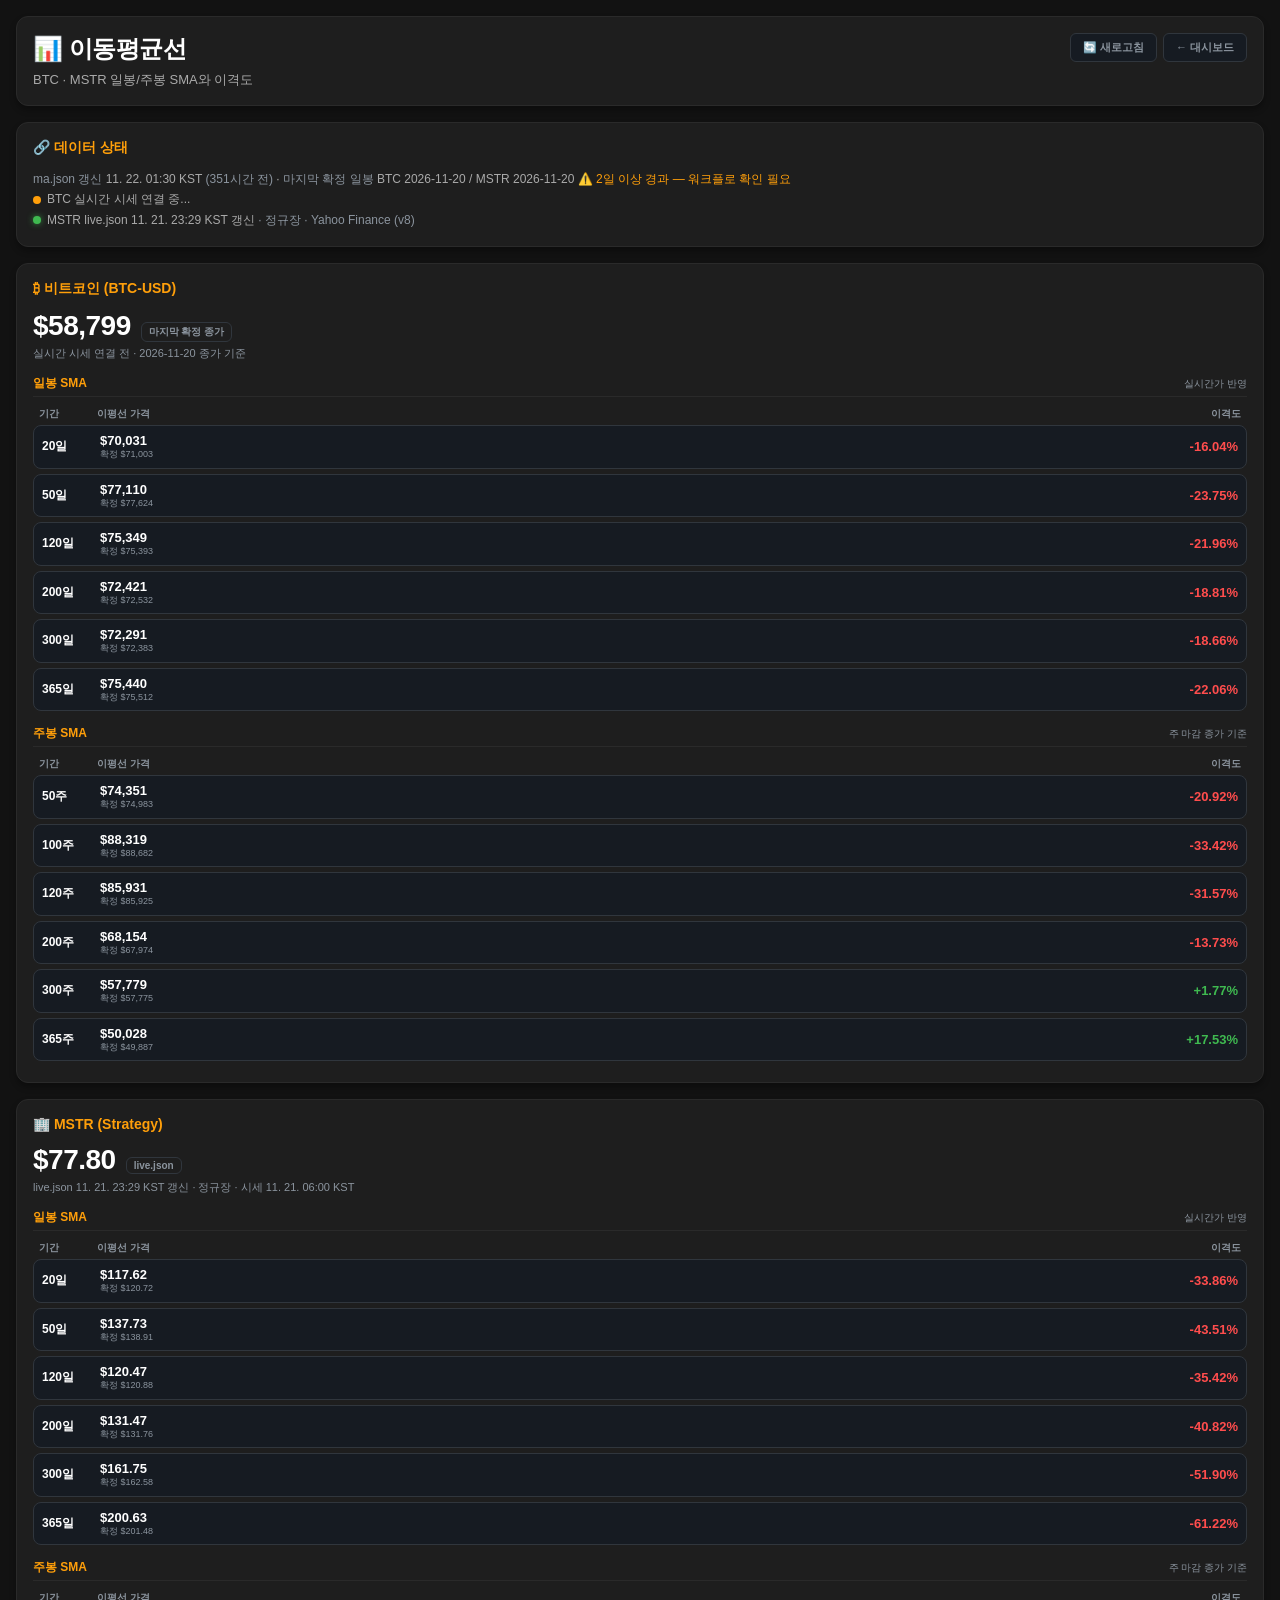
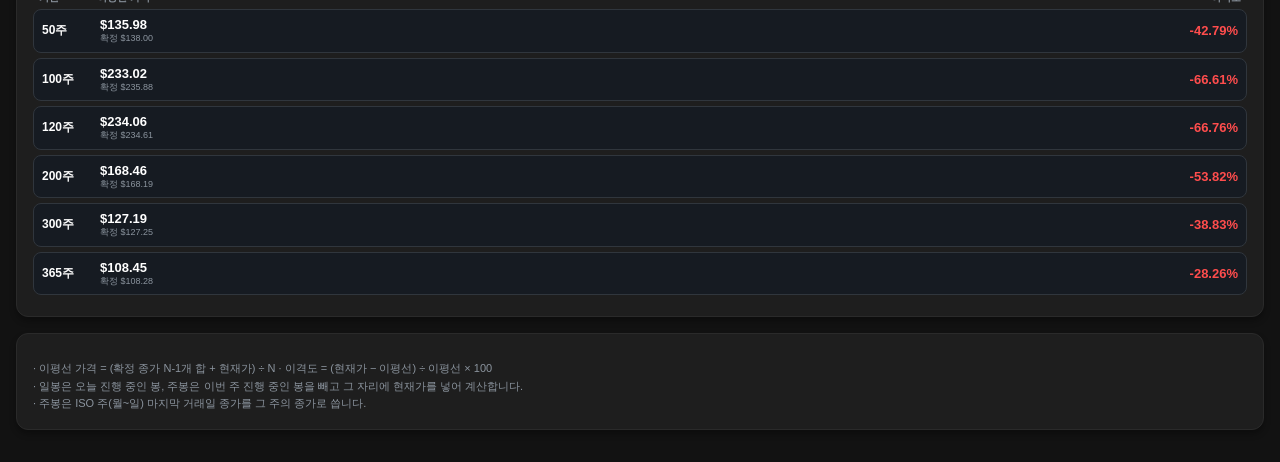
==== ma.html @ 5fb17fa0 "Feat: 이동평균선(ma.html) 새 창 추가 — BTC/MSTR 일봉·주봉 SMA와 이격도, 실시간가 반영" ====
<!DOCTYPE html>
<html lang="ko">
<head>
    <meta charset="UTF-8">
    <meta name="viewport" content="width=device-width, initial-scale=1.0">
    <meta name="theme-color" content="#121212">
    <title>이동평균선 (BTC · MSTR) | mnav</title>
    <style>
        * { -webkit-tap-highlight-color: transparent; }
        body { background-color: #121212; color: #ffffff; font-family: -apple-system, BlinkMacSystemFont, "Segoe UI", Roboto, sans-serif; margin: 0; padding: 16px; }
        .card { background-color: #1e1e1e; border-radius: 12px; padding: 16px; margin-bottom: 16px; border: 1px solid #2a2a2a; box-shadow: 0 4px 6px rgba(0,0,0,0.3); }
        .card-title { font-size: 14px; color: #ff9f0a; font-weight: bold; margin-bottom: 12px; }
        .header-row { display: flex; justify-content: space-between; align-items: flex-start; gap: 8px; flex-wrap: wrap; }
        .tf-btn { background: #161b22; border: 1px solid #30363d; color: #8b949e; padding: 5px 12px; border-radius: 6px; font-size: 11px; font-weight: bold; cursor: pointer; transition: 0.2s; text-decoration: none; display: inline-block; line-height: 1.5; }
        .tf-btn:hover { background: #2a2a2a; color: #fff; }
        .status-box { font-size: 12px; color: #aaa; line-height: 1.7; }
        .status-line { display: flex; align-items: center; gap: 6px; flex-wrap: wrap; }
        .dot { width: 8px; height: 8px; border-radius: 50%; background: #8b949e; display: inline-block; flex: none; }
        .dot.on { background: #3fb950; box-shadow: 0 0 6px rgba(63,185,80,0.7); }
        .dot.off { background: #ff4d4d; }
        .dot.wait { background: #ff9f0a; }
        .warn { color: #ff9f0a; }
        .muted { color: #8b949e; }
        .price-row { display: flex; align-items: baseline; gap: 10px; flex-wrap: wrap; margin-bottom: 4px; }
        .price-main { font-size: 28px; font-weight: bold; letter-spacing: -0.5px; }
        .price-sub { font-size: 11px; color: #8b949e; }
        .price-tag { font-size: 10px; padding: 2px 7px; border: 1px solid #30363d; border-radius: 6px; color: #8b949e; font-weight: bold; }
        .tf-title { font-size: 12px; font-weight: bold; color: #ff9f0a; margin: 14px 0 6px; padding-bottom: 4px; border-bottom: 1px solid #2a2a2a; display: flex; justify-content: space-between; align-items: baseline; }
        .tf-title .tf-sub { font-size: 10px; font-weight: normal; color: #8b949e; }
        .ma-head, .ma-row { display: grid; grid-template-columns: 52px 1fr 84px; align-items: center; gap: 6px; }
        .ma-head { font-size: 10px; color: #8b949e; font-weight: bold; padding: 4px 6px; }
        .ma-head .r { text-align: right; }
        .ma-row { background: #161b22; border: 1px solid #30363d; border-radius: 8px; padding: 7px 8px; margin-bottom: 5px; font-size: 13px; }
        .ma-period { font-size: 12px; font-weight: bold; color: #fff; }
        .ma-value { display: flex; flex-direction: column; line-height: 1.25; }
        .ma-price { font-weight: bold; font-variant-numeric: tabular-nums; }
        .ma-closed { font-size: 9px; color: #8b949e; font-variant-numeric: tabular-nums; }
        .ma-gap { text-align: right; font-weight: bold; font-size: 13px; font-variant-numeric: tabular-nums; }
        .up { color: #3fb950; }
        .down { color: #ff4d4d; }
        .flat { color: #8b949e; }
        .note { font-size: 11px; color: #8b949e; line-height: 1.6; margin-top: 10px; }
        .loading { font-size: 12px; color: #8b949e; padding: 8px 2px; }
        @media (max-width: 360px) {
            .ma-head, .ma-row { grid-template-columns: 44px 1fr 76px; }
            .price-main { font-size: 24px; }
        }
    </style>
</head>
<body>
    <div class="card">
        <div class="header-row">
            <div>
                <h2 style="margin:0 0 6px 0; letter-spacing: -0.5px;">📊 이동평균선</h2>
                <p style="margin:0; font-size:13px; color:#aaa;">BTC · MSTR 일봉/주봉 SMA와 이격도</p>
            </div>
            <div style="display:flex; gap:6px;">
                <button class="tf-btn" id="refreshBtn" onclick="refreshAll()">🔄 새로고침</button>
                <a class="tf-btn" href="index.html">← 대시보드</a>
            </div>
        </div>
    </div>

    <div class="card">
        <div class="card-title">🔗 데이터 상태</div>
        <div class="status-box">
            <div class="status-line"><span id="maStatus">ma.json 불러오는 중...</span></div>
            <div class="status-line">
                <span class="dot wait" id="btcDot"></span>
                <span id="btcStatus">BTC 실시간 시세 연결 중...</span>
            </div>
            <div class="status-line">
                <span class="dot wait" id="mstrDot"></span>
                <span id="mstrStatus">MSTR 시세 확인 중...</span>
            </div>
        </div>
    </div>

    <div class="card">
        <div class="card-title">₿ 비트코인 (BTC-USD)</div>
        <div class="price-row">
            <span class="price-main" id="btcPrice">—</span>
            <span class="price-tag" id="btcSourceTag">연결 중</span>
        </div>
        <div class="price-sub" id="btcPriceSub">실시간 시세를 기다리는 중입니다.</div>

        <div class="tf-title">일봉 SMA <span class="tf-sub">실시간가 반영</span></div>
        <div class="ma-head"><span>기간</span><span>이평선 가격</span><span class="r">이격도</span></div>
        <div id="btcDaily"><div class="loading">불러오는 중...</div></div>

        <div class="tf-title">주봉 SMA <span class="tf-sub">주 마감 종가 기준</span></div>
        <div class="ma-head"><span>기간</span><span>이평선 가격</span><span class="r">이격도</span></div>
        <div id="btcWeekly"><div class="loading">불러오는 중...</div></div>
    </div>

    <div class="card">
        <div class="card-title">🏢 MSTR (Strategy)</div>
        <div class="price-row">
            <span class="price-main" id="mstrPrice">—</span>
            <span class="price-tag" id="mstrSourceTag">연결 중</span>
        </div>
        <div class="price-sub" id="mstrPriceSub">시세를 기다리는 중입니다.</div>

        <div class="tf-title">일봉 SMA <span class="tf-sub">실시간가 반영</span></div>
        <div class="ma-head"><span>기간</span><span>이평선 가격</span><span class="r">이격도</span></div>
        <div id="mstrDaily"><div class="loading">불러오는 중...</div></div>

        <div class="tf-title">주봉 SMA <span class="tf-sub">주 마감 종가 기준</span></div>
        <div class="ma-head"><span>기간</span><span>이평선 가격</span><span class="r">이격도</span></div>
        <div id="mstrWeekly"><div class="loading">불러오는 중...</div></div>
    </div>

    <div class="card">
        <div class="note" id="methodNote">
            · 이평선 가격 = (확정 종가 N-1개 합 + 현재가) ÷ N · 이격도 = (현재가 − 이평선) ÷ 이평선 × 100<br>
            · 일봉은 오늘 진행 중인 봉, 주봉은 이번 주 진행 중인 봉을 빼고 그 자리에 현재가를 넣어 계산합니다.<br>
            · 주봉은 ISO 주(월~일) 마지막 거래일 종가를 그 주의 종가로 씁니다.
        </div>
    </div>

    <script>
        // ── 설정 ────────────────────────────────────────────────
        // 과거 마감 종가 합은 ma.json(워크플로가 매일 갱신), 현재가는 브라우저가 직접 받아온다.
        const PERIODS = {
            daily: [20, 50, 120, 200, 300, 365],
            weekly: [50, 100, 120, 200, 300, 365]
        };
        const BTC_POLL_MS = 5000;       // BTC 실시간 시세 주기
        const MSTR_POLL_MS = 60000;     // MSTR(live.json) 확인 주기
        const MA_RELOAD_MS = 600000;    // ma.json 다시 읽는 주기 (10분)
        const STALE_HOURS = 48;

        const state = {
            ma: null,
            maError: null,
            btcPrice: null,
            btcSource: null,
            btcAt: null,
            btcFailures: 0,
            live: null,
            mstrPrice: null,
            mstrAt: null
        };

        // ── 유틸 ────────────────────────────────────────────────
        function fetchWithTimeout(url, ms) {
            const controller = new AbortController();
            const timer = setTimeout(() => controller.abort(), ms);
            return fetch(url, { signal: controller.signal, cache: "no-store" })
                .finally(() => clearTimeout(timer));
        }

        function fmtPrice(value) {
            if (!Number.isFinite(value)) return "—";
            const digits = Math.abs(value) >= 1000 ? 0 : 2;
            return "$" + value.toLocaleString("en-US", {
                minimumFractionDigits: digits,
                maximumFractionDigits: digits
            });
        }

        function fmtGap(value) {
            if (!Number.isFinite(value)) return "—";
            const sign = value > 0 ? "+" : "";
            return sign + value.toFixed(2) + "%";
        }

        function gapClass(value) {
            if (!Number.isFinite(value)) return "flat";
            if (value > 0.0001) return "up";
            if (value < -0.0001) return "down";
            return "flat";
        }

        function fmtKst(isoString, withDate) {
            if (!isoString) return "—";
            const date = new Date(isoString);
            if (isNaN(date.getTime())) return "—";
            const options = withDate
                ? { timeZone: "Asia/Seoul", month: "2-digit", day: "2-digit", hour: "2-digit", minute: "2-digit", hour12: false }
                : { timeZone: "Asia/Seoul", hour: "2-digit", minute: "2-digit", second: "2-digit", hour12: false };
            return new Intl.DateTimeFormat("ko-KR", options).format(date);
        }

        function hoursSince(isoString) {
            if (!isoString) return null;
            const time = new Date(isoString).getTime();
            if (!Number.isFinite(time)) return null;
            return (Date.now() - time) / 3600000;
        }

        // ── ma.json ────────────────────────────────────────────
        async function loadMa() {
            try {
                const res = await fetchWithTimeout("ma.json?_=" + Date.now(), 12000);
                if (!res.ok) throw new Error("HTTP " + res.status);
                const data = await res.json();
                if (!data || !data.symbols) throw new Error("형식 오류");
                state.ma = data;
                state.maError = null;
            } catch (error) {
                state.maError = error;
                if (!state.ma) {
                    document.getElementById("maStatus").innerHTML =
                        '<span class="down">ma.json 을 불러오지 못했습니다.</span> 잠시 후 새로고침해 주세요.';
                    return;
                }
            }
            renderMaStatus();
            renderSymbol("BTC-USD", "btc");
            renderSymbol("MSTR", "mstr");
        }

        function renderMaStatus() {
            const el = document.getElementById("maStatus");
            if (!state.ma) return;
            const data = state.ma;
            const age = hoursSince(data.updatedAt);
            const stale = age !== null && age > STALE_HOURS;
            const btcLast = data.symbols["BTC-USD"] || {};
            const mstrLast = data.symbols["MSTR"] || {};

            el.innerHTML =
                '<span class="muted">ma.json 갱신</span> ' + fmtKst(data.updatedAt, true) + " KST" +
                (age !== null ? ' <span class="muted">(' + Math.round(age) + '시간 전)</span>' : "") +
                ' · <span class="muted">마지막 확정 일봉</span> BTC ' + (btcLast.lastDailyDate || "—") +
                " / MSTR " + (mstrLast.lastDailyDate || "—") +
                (stale ? ' <span class="warn">⚠️ 2일 이상 경과 — 워크플로 확인 필요</span>' : "") +
                (state.maError ? ' <span class="warn">(새 데이터 갱신 실패)</span>' : "");
        }

        // ── 렌더링 ─────────────────────────────────────────────
        function symbolData(key) {
            return state.ma && state.ma.symbols ? state.ma.symbols[key] : null;
        }

        function rowsHtml(symbolKey, kind, price) {
            const data = symbolData(symbolKey);
            if (!data) return '<div class="loading">ma.json 에 데이터가 없습니다.</div>';
            const block = data[kind] || {};
            const unit = kind === "daily" ? "일" : "주";

            return PERIODS[kind].map(function (period) {
                const cell = block[String(period)];
                if (!cell || !cell.available) {
                    return '<div class="ma-row"><div class="ma-period">' + period + unit + '</div>' +
                        '<div class="ma-value"><span class="ma-price flat">데이터 부족</span></div>' +
                        '<div class="ma-gap flat">—</div></div>';
                }
                const liveSma = (cell.prevSum + price) / period;
                const gap = ((price - liveSma) / liveSma) * 100;
                return '<div class="ma-row">' +
                    '<div class="ma-period">' + period + unit + '</div>' +
                    '<div class="ma-value">' +
                        '<span class="ma-price">' + fmtPrice(liveSma) + '</span>' +
                        '<span class="ma-closed">확정 ' + fmtPrice(cell.closedSma) + '</span>' +
                    '</div>' +
                    '<div class="ma-gap ' + gapClass(gap) + '">' + fmtGap(gap) + '</div>' +
                '</div>';
            }).join("");
        }

        function renderSymbol(symbolKey, prefix) {
            const data = symbolData(symbolKey);
            if (!data) return;

            const isBtc = prefix === "btc";
            const livePrice = isBtc ? state.btcPrice : state.mstrPrice;
            const price = Number.isFinite(livePrice) && livePrice > 0 ? livePrice : data.lastPrice;

            document.getElementById(prefix + "Price").textContent = fmtPrice(price);
            document.getElementById(prefix + "Daily").innerHTML = rowsHtml(symbolKey, "daily", price);
            document.getElementById(prefix + "Weekly").innerHTML = rowsHtml(symbolKey, "weekly", price);

            if (isBtc) renderBtcLabels(price, data);
            else renderMstrLabels(price, data);
        }

        function renderBtcLabels(price, data) {
            const tag = document.getElementById("btcSourceTag");
            const sub = document.getElementById("btcPriceSub");
            if (Number.isFinite(state.btcPrice) && state.btcSource !== "live.json") {
                tag.textContent = state.btcSource || "실시간";
                sub.textContent = "실시간 시세 · " + fmtKst(state.btcAt) + " KST 갱신 (5초마다)";
            } else if (Number.isFinite(state.btcPrice)) {
                tag.textContent = "live.json";
                sub.textContent = "실시간 연결 끊김 · live.json " + fmtKst(state.btcAt, true) + " KST 값";
            } else {
                tag.textContent = "마지막 확정 종가";
                sub.textContent = "실시간 시세 연결 전 · " + (data.lastDailyDate || "") + " 종가 기준";
            }
        }

        function renderMstrLabels(price, data) {
            const tag = document.getElementById("mstrSourceTag");
            const sub = document.getElementById("mstrPriceSub");
            const live = state.live || {};
            const session = live.mstrSession ? " · " + live.mstrSession : "";
            const quoteAt = live.mstrQuoteTime ? " · 시세 " + fmtKst(live.mstrQuoteTime, true) + " KST" : "";
            if (Number.isFinite(state.mstrPrice)) {
                tag.textContent = "live.json";
                sub.textContent = "live.json " + fmtKst(state.mstrAt, true) + " KST 갱신" + session + quoteAt;
            } else {
                tag.textContent = "마지막 확정 종가";
                sub.textContent = (data.lastDailyDate || "") + " 종가 기준";
            }
        }

        // ── BTC 실시간 시세 (Coinbase → Binance → CoinGecko) ─────
        async function fetchBtcFromCoinbase() {
            const res = await fetchWithTimeout("https://api.coinbase.com/v2/prices/spot?currency=USD", 3500);
            if (!res.ok) throw new Error("coinbase " + res.status);
            const data = await res.json();
            const value = parseFloat(data && data.data && data.data.amount);
            if (!(value > 0)) throw new Error("coinbase 값 없음");
            return { price: value, source: "Coinbase" };
        }

        async function fetchBtcFromBinance() {
            const res = await fetchWithTimeout("https://api.binance.com/api/v3/ticker/price?symbol=BTCUSDT", 3500);
            if (!res.ok) throw new Error("binance " + res.status);
            const data = await res.json();
            const value = parseFloat(data && data.price);
            if (!(value > 0)) throw new Error("binance 값 없음");
            return { price: value, source: "Binance" };
        }

        async function fetchBtcFromGecko() {
            const res = await fetchWithTimeout("https://api.coingecko.com/api/v3/simple/price?ids=bitcoin&vs_currencies=usd", 3500);
            if (!res.ok) throw new Error("coingecko " + res.status);
            const data = await res.json();
            const value = parseFloat(data && data.bitcoin && data.bitcoin.usd);
            if (!(value > 0)) throw new Error("coingecko 값 없음");
            return { price: value, source: "CoinGecko" };
        }

        async function pollBtc() {
            const sources = [fetchBtcFromCoinbase, fetchBtcFromBinance, fetchBtcFromGecko];
            for (let i = 0; i < sources.length; i++) {
                try {
                    const result = await sources[i]();
                    state.btcPrice = result.price;
                    state.btcSource = result.source;
                    state.btcAt = new Date().toISOString();
                    state.btcFailures = 0;
                    setBtcDot("on", true);
                    renderSymbol("BTC-USD", "btc");
                    return;
                } catch (error) { /* 다음 소스로 */ }
            }

            state.btcFailures += 1;
            // 3회 연속 실패하면 live.json 값으로 대체하고 상태를 끊김으로 표시한다.
            if (state.btcFailures >= 3) {
                if (state.live && Number.isFinite(state.live.btcPrice)) {
                    state.btcPrice = state.live.btcPrice;
                    state.btcSource = "live.json";
                    state.btcAt = state.live.updatedAt || null;
                    renderSymbol("BTC-USD", "btc");
                }
                setBtcDot("off", false);
            }
        }

        function setBtcDot(mode, streaming) {
            const dot = document.getElementById("btcDot");
            const text = document.getElementById("btcStatus");
            dot.className = "dot " + (mode === "on" ? "on" : mode === "off" ? "off" : "wait");

            if (streaming && Number.isFinite(state.btcPrice)) {
                text.innerHTML = "BTC 실시간 수신 중 · " + (state.btcSource || "") +
                    ' <span class="muted">(' + fmtKst(state.btcAt) + ' KST · ' + (BTC_POLL_MS / 1000) + '초 간격)</span>';
                return;
            }
            if (mode === "off") {
                const fallback = state.live && Number.isFinite(state.live.btcPrice)
                    ? "live.json 값(" + fmtPrice(state.live.btcPrice) + ") 사용 중"
                    : "ma.json 마지막 종가 사용 중";
                text.innerHTML = '<span class="warn">BTC 실시간 연결 끊김</span> <span class="muted">· ' + fallback + "</span>";
                return;
            }
            text.innerHTML = "BTC 실시간 수신 중 · " + (state.btcSource || "");
        }

        // ── live.json (MSTR 현재가 · BTC 백업) ───────────────────
        async function loadLive() {
            try {
                const res = await fetchWithTimeout("live.json?_=" + Date.now(), 6000);
                if (!res.ok) throw new Error("HTTP " + res.status);
                const data = await res.json();
                state.live = data || null;

                const mstr = parseFloat(data && data.mstrPrice);
                if (mstr > 0) {
                    state.mstrPrice = mstr;
                    state.mstrAt = data.updatedAt || new Date().toISOString();
                    document.getElementById("mstrDot").className = "dot on";
                    document.getElementById("mstrStatus").innerHTML =
                        "MSTR live.json " + fmtKst(state.mstrAt, true) + " KST 갱신" +
                        (data.mstrSession ? ' <span class="muted">· ' + data.mstrSession + "</span>" : "") +
                        (data.mstrSource ? ' <span class="muted">· ' + data.mstrSource + "</span>" : "");
                } else {
                    document.getElementById("mstrDot").className = "dot off";
                    document.getElementById("mstrStatus").innerHTML =
                        '<span class="warn">MSTR 시세(live.json) 없음</span> <span class="muted">· ma.json 마지막 종가 사용</span>';
                }
                renderSymbol("MSTR", "mstr");
            } catch (error) {
                document.getElementById("mstrDot").className = "dot off";
                document.getElementById("mstrStatus").innerHTML =
                    '<span class="warn">live.json 을 읽지 못했습니다</span> <span class="muted">· ma.json 마지막 종가 사용</span>';
                renderSymbol("MSTR", "mstr");
            }
        }

        // ── 주기 실행 ──────────────────────────────────────────
        function startTimers() {
            setInterval(function () {
                if (document.hidden) return;
                pollBtc();
            }, BTC_POLL_MS);

            setInterval(function () {
                if (document.hidden) return;
                loadLive();
            }, MSTR_POLL_MS);

            setInterval(function () {
                if (document.hidden) return;
                loadMa();
            }, MA_RELOAD_MS);

            document.addEventListener("visibilitychange", function () {
                if (!document.hidden) {
                    pollBtc();
                    loadLive();
                }
            });
        }

        async function refreshAll() {
            const button = document.getElementById("refreshBtn");
            button.textContent = "⏳ 갱신 중";
            await loadMa();
            await Promise.all([pollBtc(), loadLive()]);
            button.textContent = "🔄 새로고침";
        }

        async function init() {
            await loadMa();
            await Promise.all([pollBtc(), loadLive()]);
            // ma.json 보다 live.json 이 먼저 도착하는 경우를 한 번 더 반영한다.
            renderSymbol("BTC-USD", "btc");
            renderSymbol("MSTR", "mstr");
            startTimers();
        }

        init();
    </script>
</body>
</html>
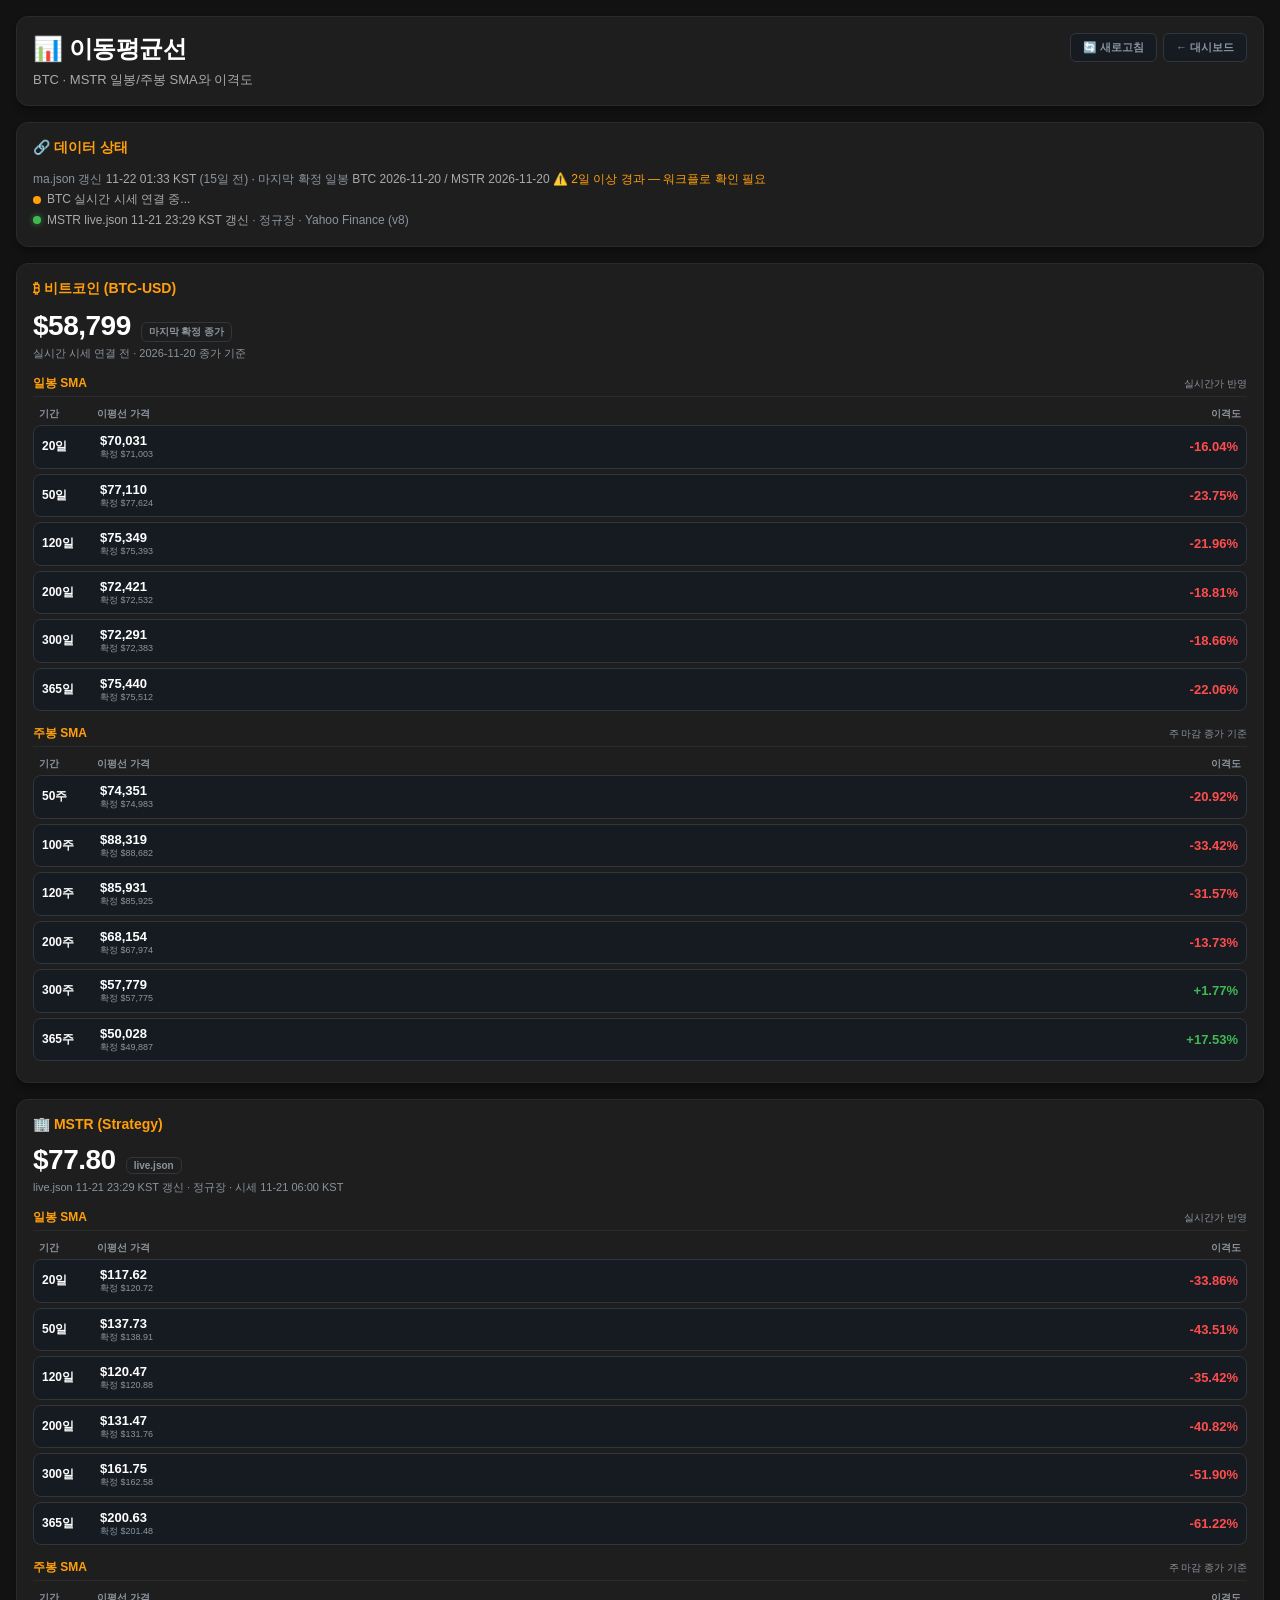
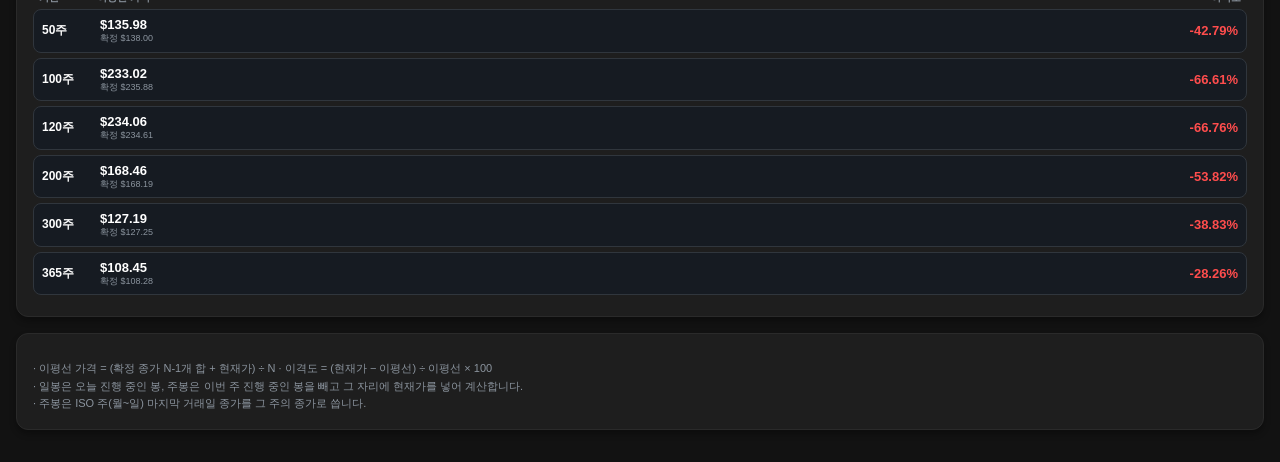
==== commit 45020949: "Fix: ma.html 날짜·경과 표기 정리 (MM-DD HH:mm, 방금 전)" ====
--- a/ma.html
+++ b/ma.html
@@ -176,10 +176,29 @@
             if (!isoString) return "—";
             const date = new Date(isoString);
             if (isNaN(date.getTime())) return "—";
-            const options = withDate
-                ? { timeZone: "Asia/Seoul", month: "2-digit", day: "2-digit", hour: "2-digit", minute: "2-digit", hour12: false }
-                : { timeZone: "Asia/Seoul", hour: "2-digit", minute: "2-digit", second: "2-digit", hour12: false };
-            return new Intl.DateTimeFormat("ko-KR", options).format(date);
+            const parts = new Intl.DateTimeFormat("ko-KR", {
+                timeZone: "Asia/Seoul",
+                year: "numeric",
+                month: "2-digit",
+                day: "2-digit",
+                hour: "2-digit",
+                minute: "2-digit",
+                second: "2-digit",
+                hourCycle: "h23"
+            }).formatToParts(date).reduce(function (acc, part) {
+                acc[part.type] = part.value;
+                return acc;
+            }, {});
+
+            const clock = parts.hour + ":" + parts.minute + (withDate ? "" : ":" + parts.second);
+            return withDate ? parts.month + "-" + parts.day + " " + clock : clock;
+        }
+
+        function fmtAge(hours) {
+            if (hours === null) return "";
+            if (hours < 1) return "방금 전";
+            if (hours < 48) return Math.round(hours) + "시간 전";
+            return Math.round(hours / 24) + "일 전";
         }
 
         function hoursSince(isoString) {
@@ -222,7 +241,7 @@
 
             el.innerHTML =
                 '<span class="muted">ma.json 갱신</span> ' + fmtKst(data.updatedAt, true) + " KST" +
-                (age !== null ? ' <span class="muted">(' + Math.round(age) + '시간 전)</span>' : "") +
+                (age !== null ? ' <span class="muted">(' + fmtAge(age) + ')</span>' : "") +
                 ' · <span class="muted">마지막 확정 일봉</span> BTC ' + (btcLast.lastDailyDate || "—") +
                 " / MSTR " + (mstrLast.lastDailyDate || "—") +
                 (stale ? ' <span class="warn">⚠️ 2일 이상 경과 — 워크플로 확인 필요</span>' : "") +
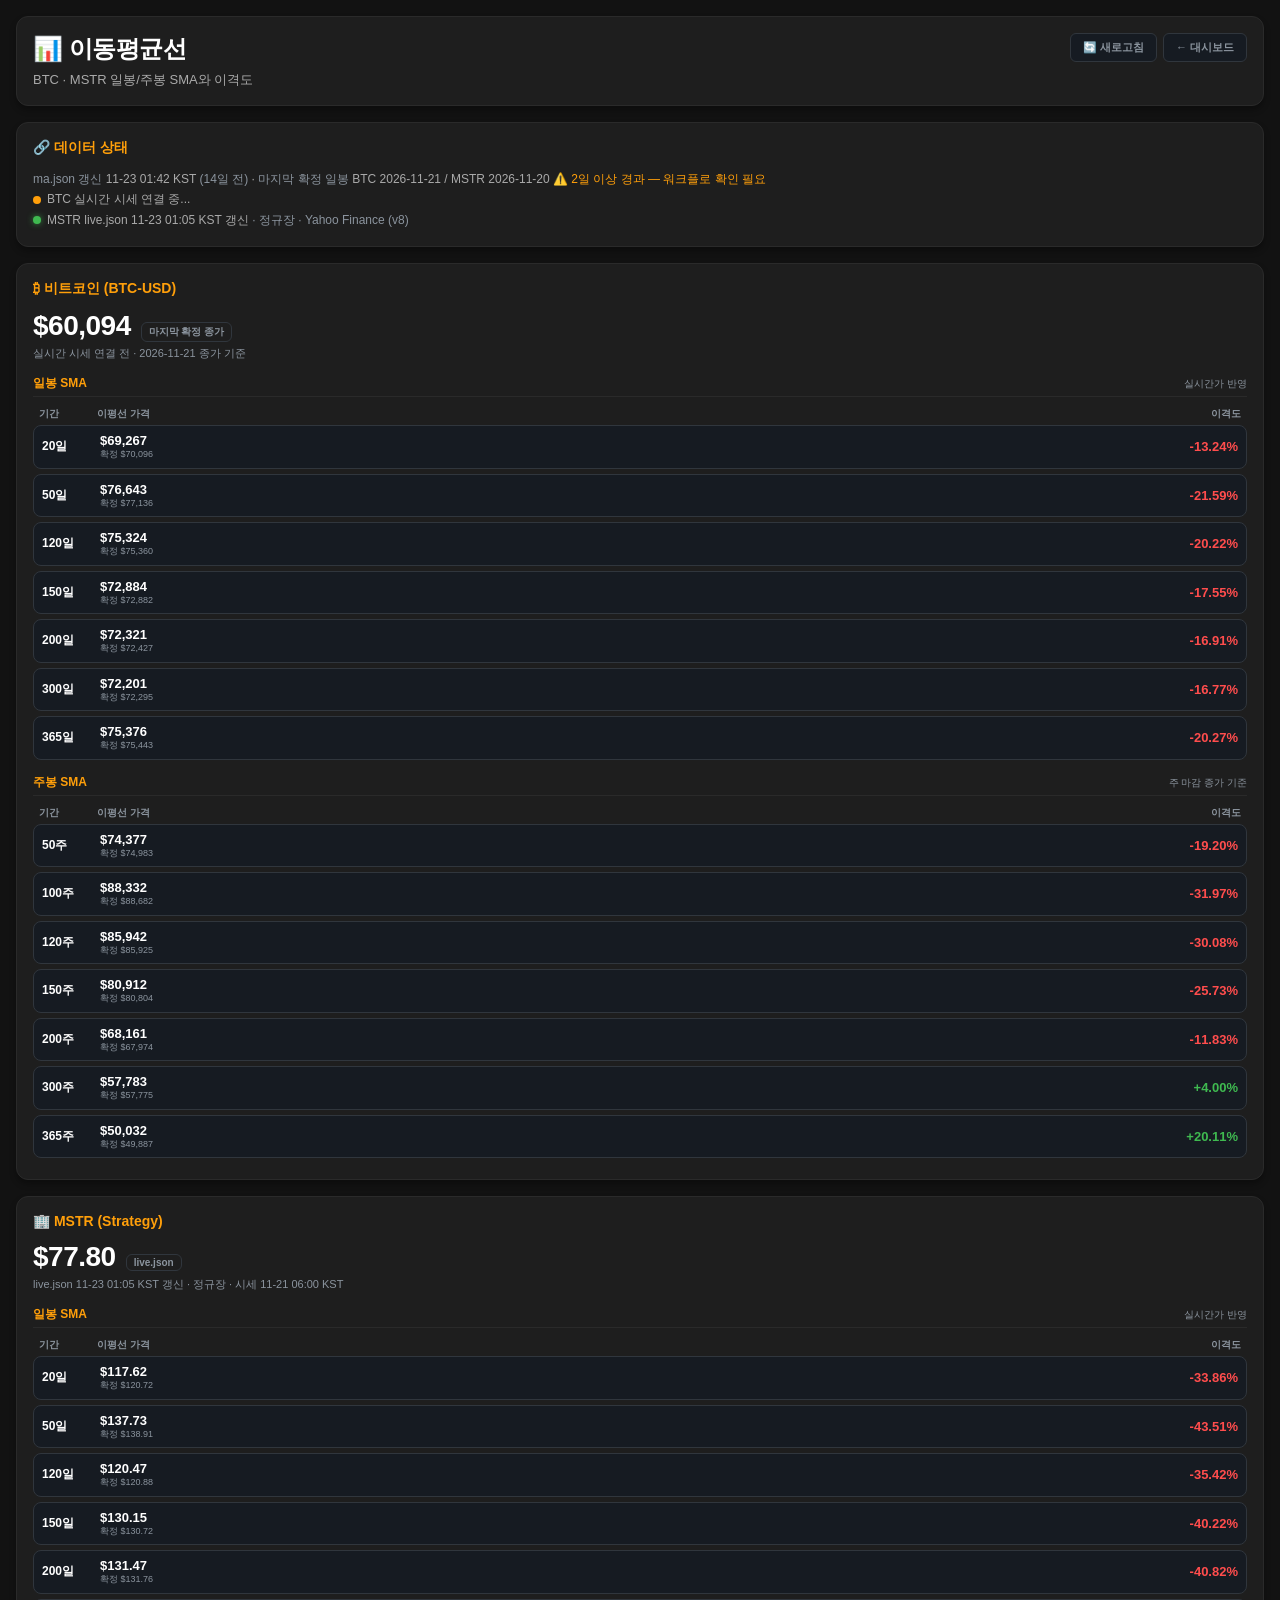
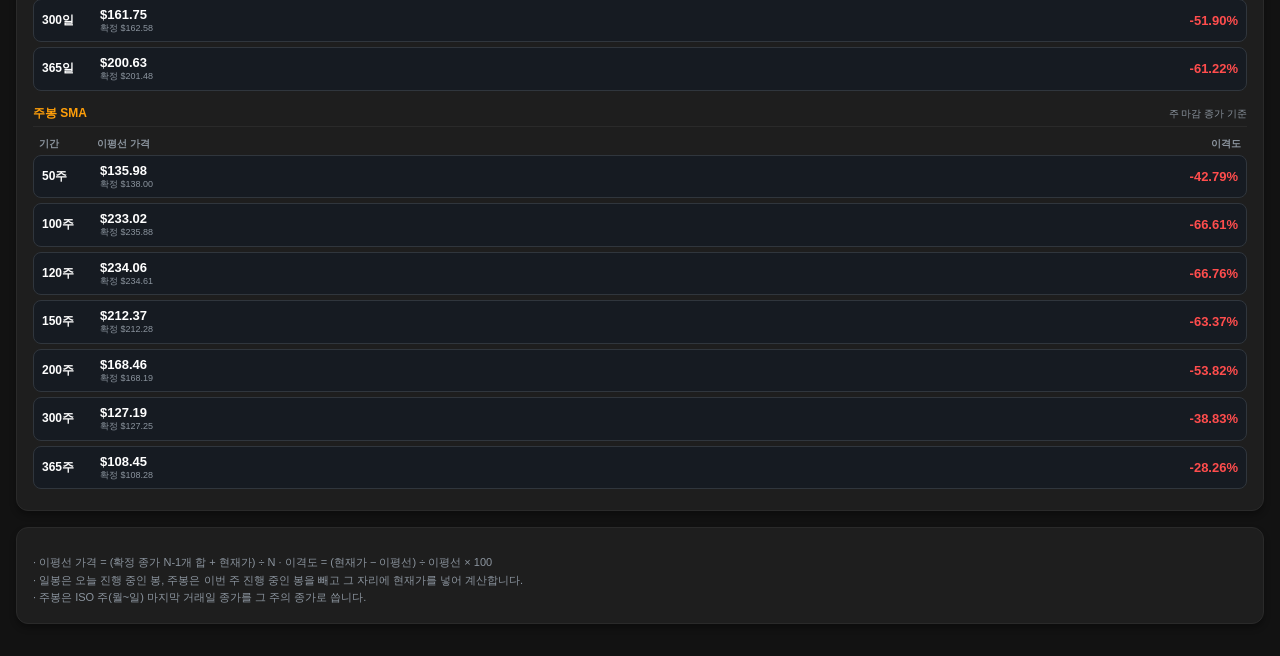
==== commit 012886fc: "Feat: BTC·MSTR 이동평균선에 150일·150주 추가 (ma.json · ma.html · ma-widget.js · update_ma.py)" ====
--- a/ma.html
+++ b/ma.html
@@ -122,8 +122,8 @@
         // ── 설정 ────────────────────────────────────────────────
         // 과거 마감 종가 합은 ma.json(워크플로가 매일 갱신), 현재가는 브라우저가 직접 받아온다.
         const PERIODS = {
-            daily: [20, 50, 120, 200, 300, 365],
-            weekly: [50, 100, 120, 200, 300, 365]
+            daily: [20, 50, 120, 150, 200, 300, 365],
+            weekly: [50, 100, 120, 150, 200, 300, 365]
         };
         const BTC_POLL_MS = 5000;       // BTC 실시간 시세 주기
         const MSTR_POLL_MS = 60000;     // MSTR(live.json) 확인 주기
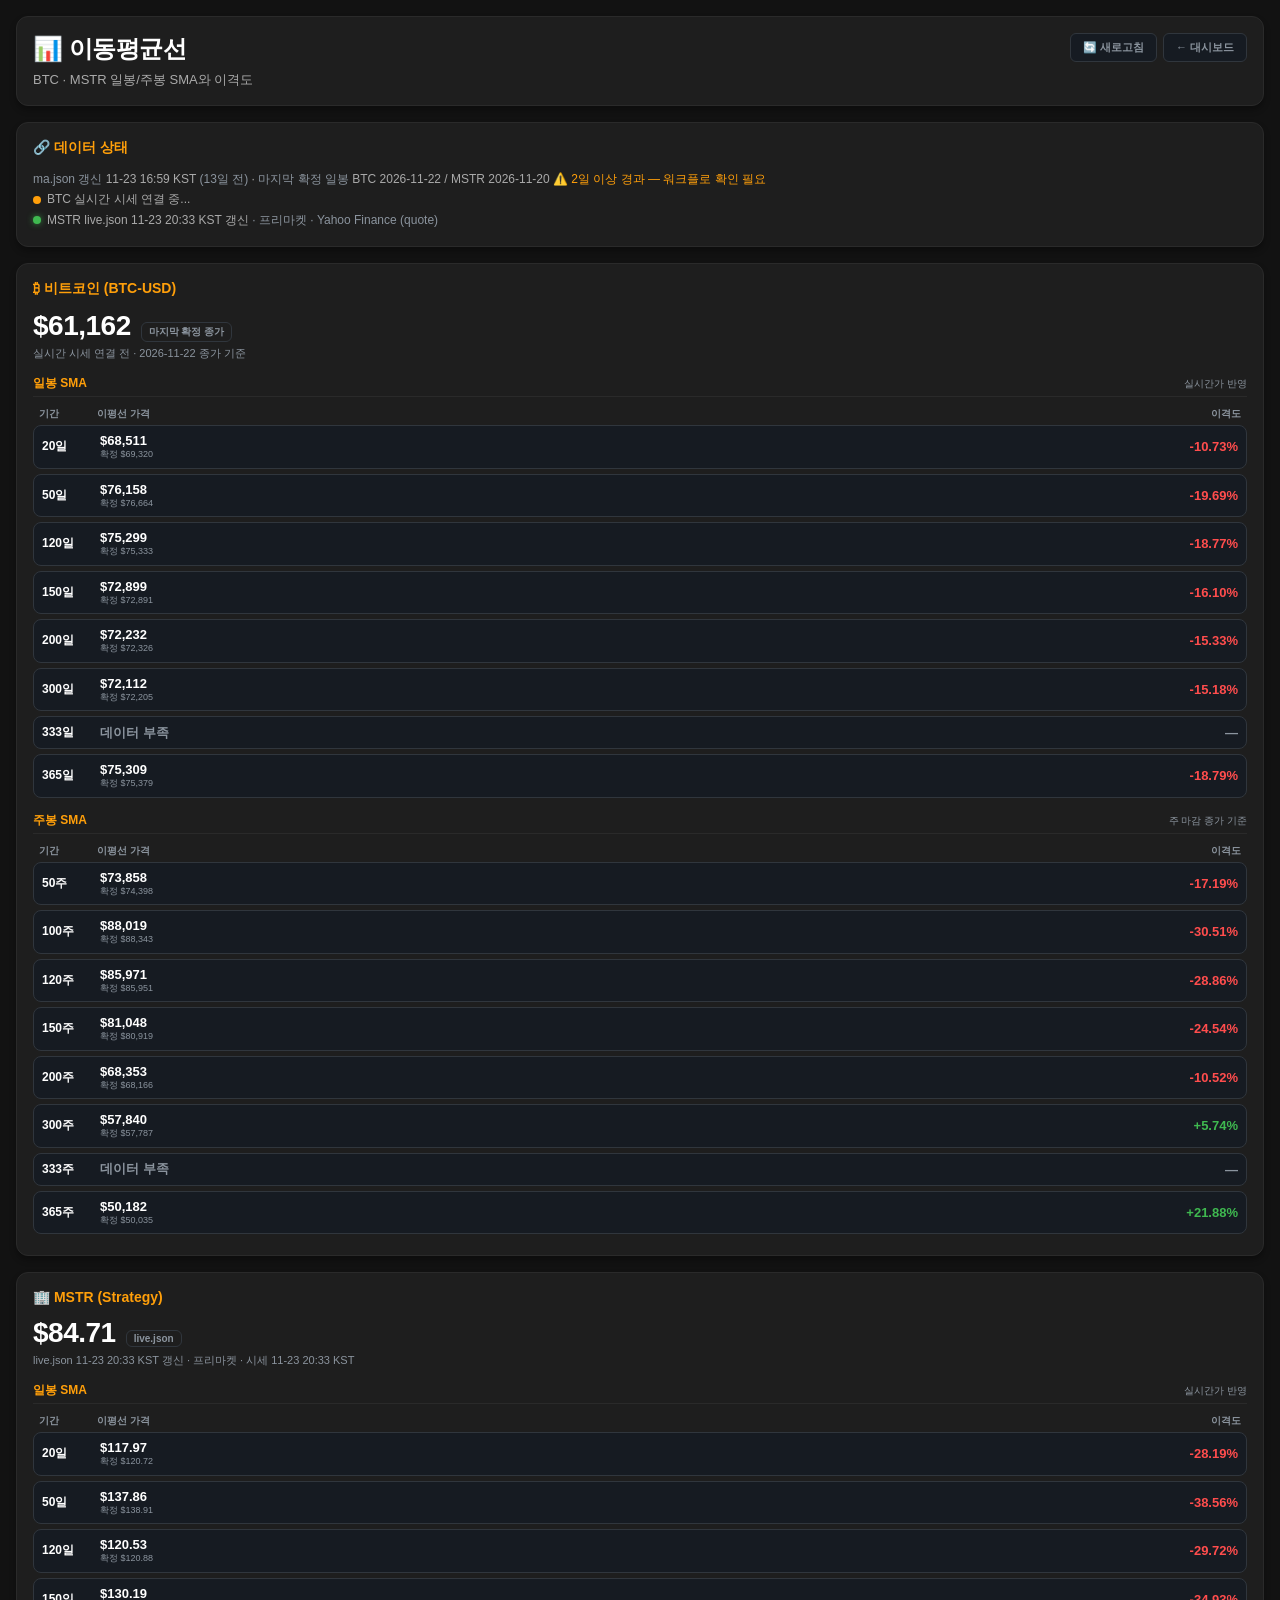
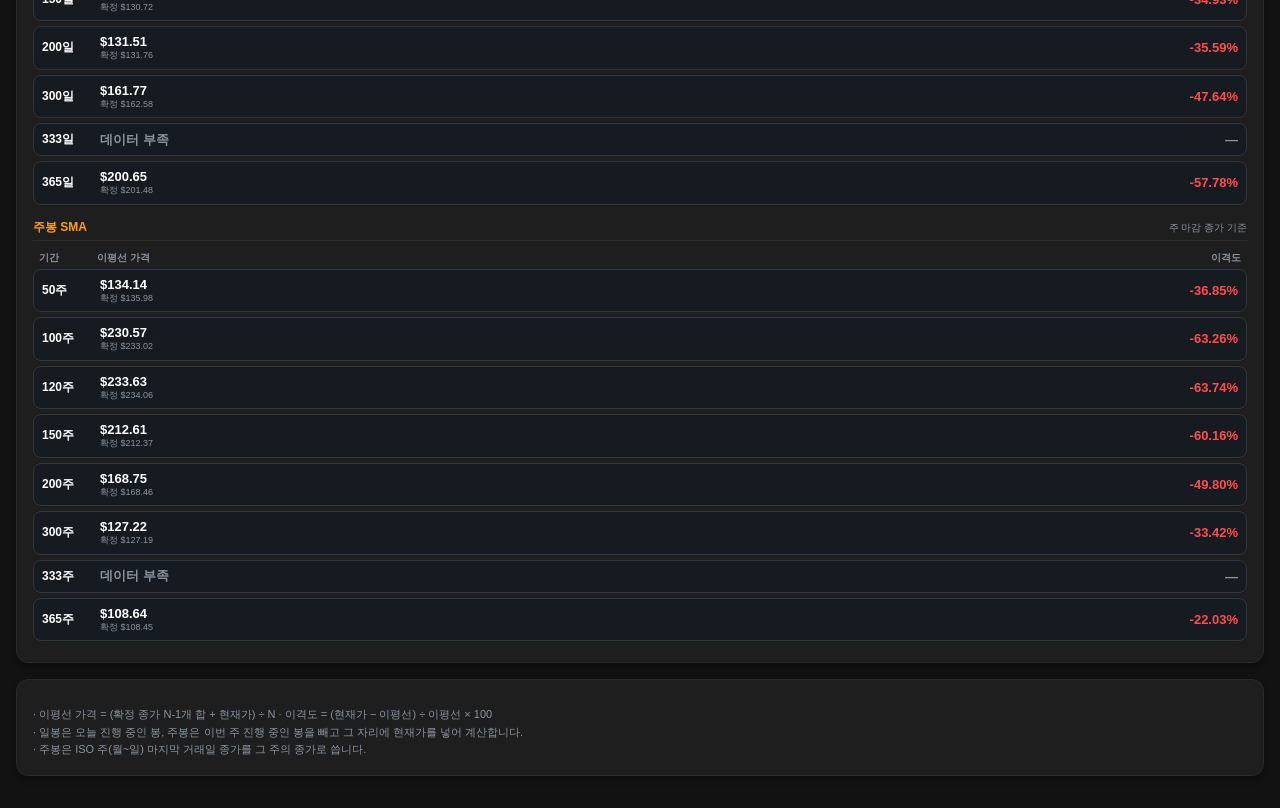
==== commit 215ebd8e: "Feat: Add 333-day/week SMA to ma.html, ma-widget.js and update_ma.py" ====
--- a/ma.html
+++ b/ma.html
@@ -122,8 +122,8 @@
         // ── 설정 ────────────────────────────────────────────────
         // 과거 마감 종가 합은 ma.json(워크플로가 매일 갱신), 현재가는 브라우저가 직접 받아온다.
         const PERIODS = {
-            daily: [20, 50, 120, 150, 200, 300, 365],
-            weekly: [50, 100, 120, 150, 200, 300, 365]
+            daily: [20, 50, 120, 150, 200, 300, 333, 365],
+            weekly: [50, 100, 120, 150, 200, 300, 333, 365]
         };
         const BTC_POLL_MS = 5000;       // BTC 실시간 시세 주기
         const MSTR_POLL_MS = 60000;     // MSTR(live.json) 확인 주기
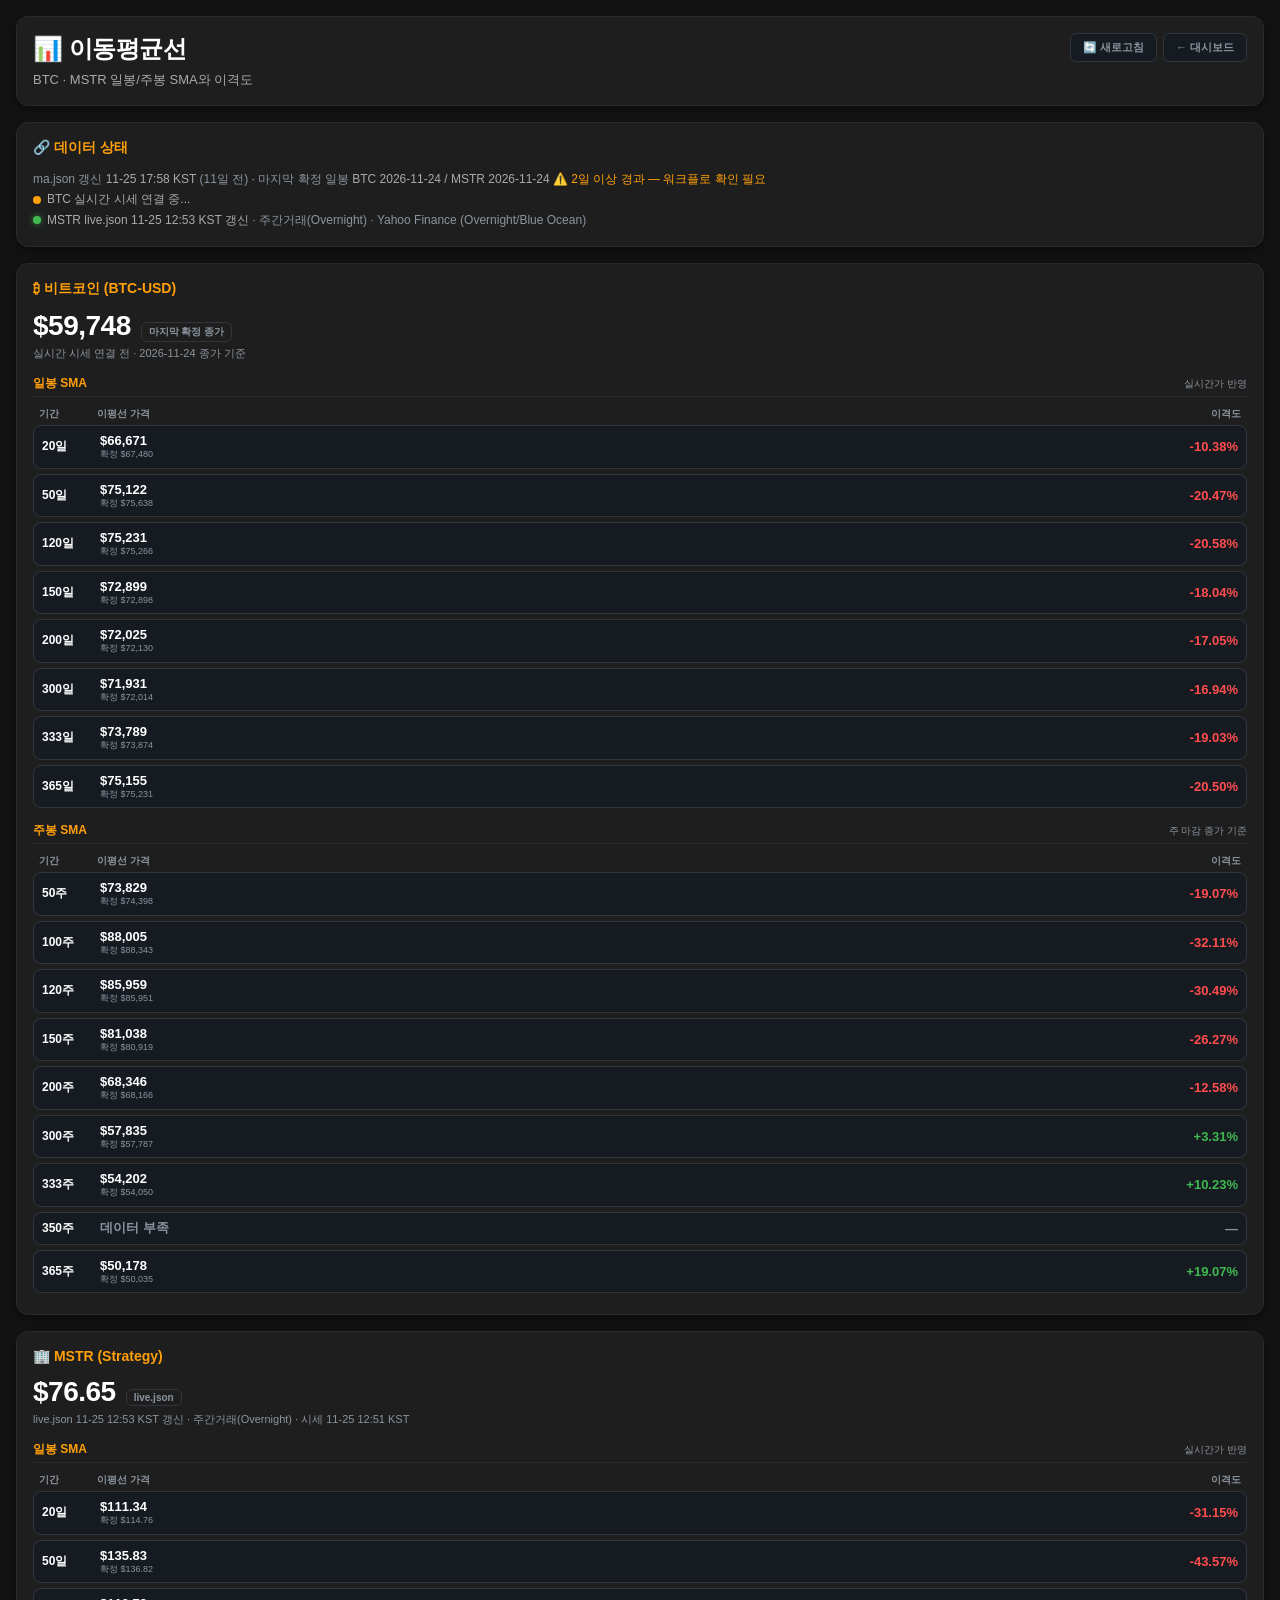
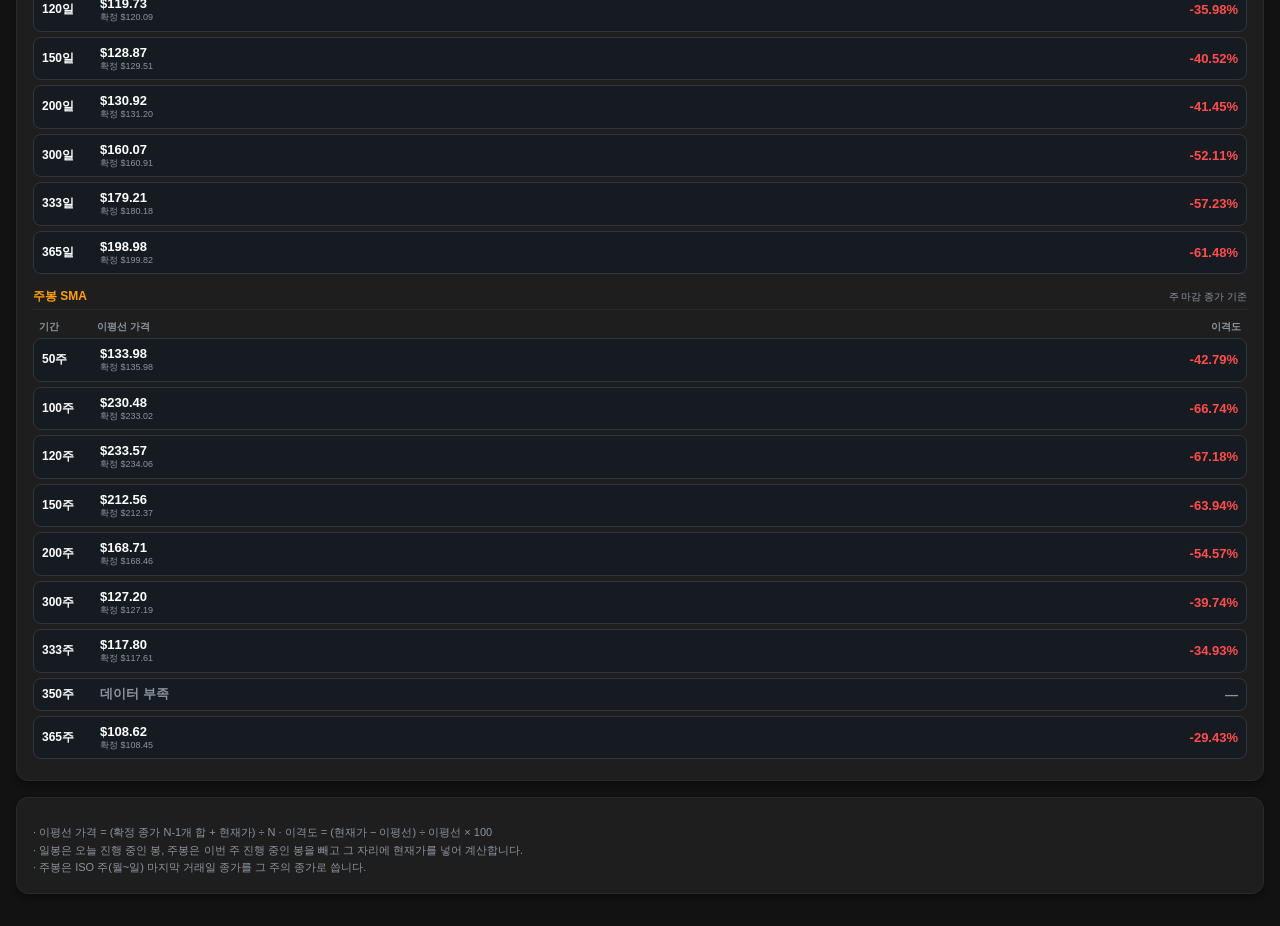
==== commit 14a13409: "Feat: BTC·MSTR 주봉 SMA에 350주 추가 (ma.html · ma-widget.js · update_ma.py)" ====
--- a/ma.html
+++ b/ma.html
@@ -123,7 +123,7 @@
         // 과거 마감 종가 합은 ma.json(워크플로가 매일 갱신), 현재가는 브라우저가 직접 받아온다.
         const PERIODS = {
             daily: [20, 50, 120, 150, 200, 300, 333, 365],
-            weekly: [50, 100, 120, 150, 200, 300, 333, 365]
+            weekly: [50, 100, 120, 150, 200, 300, 333, 350, 365]
         };
         const BTC_POLL_MS = 5000;       // BTC 실시간 시세 주기
         const MSTR_POLL_MS = 60000;     // MSTR(live.json) 확인 주기
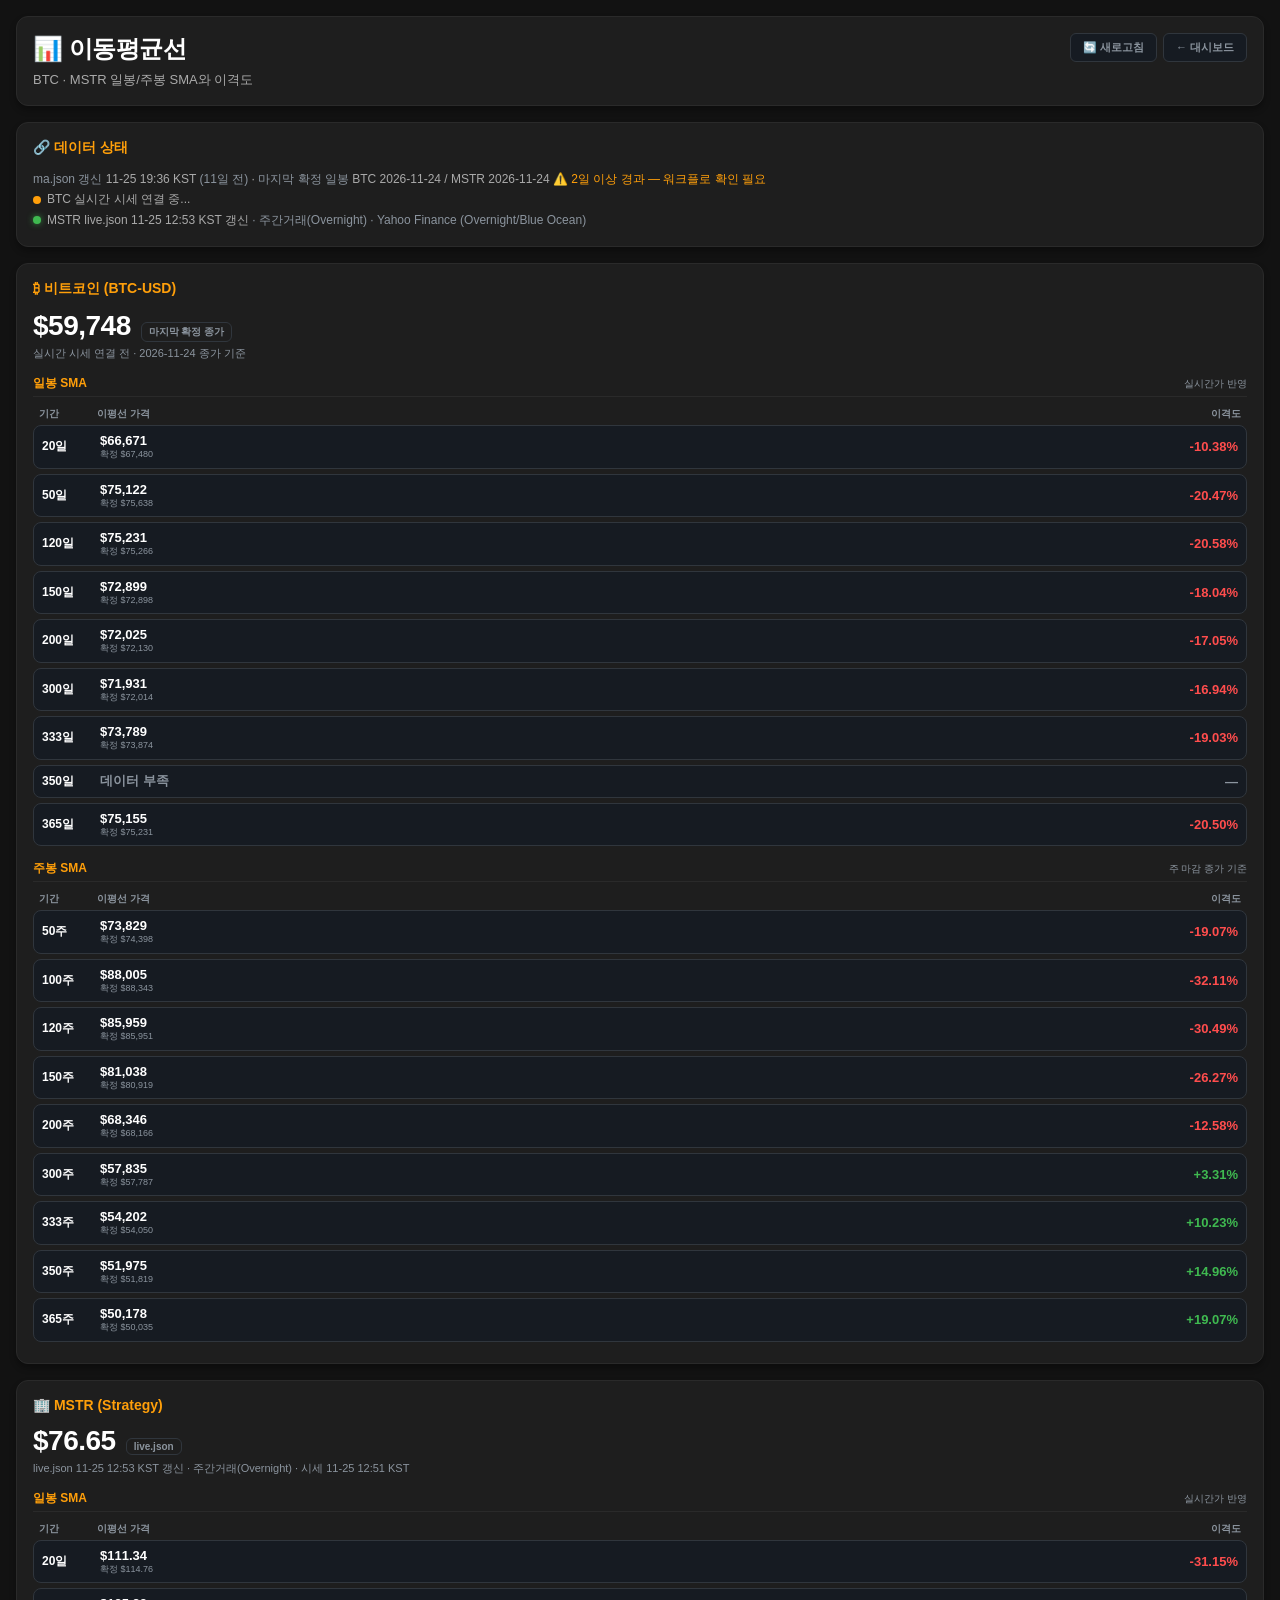
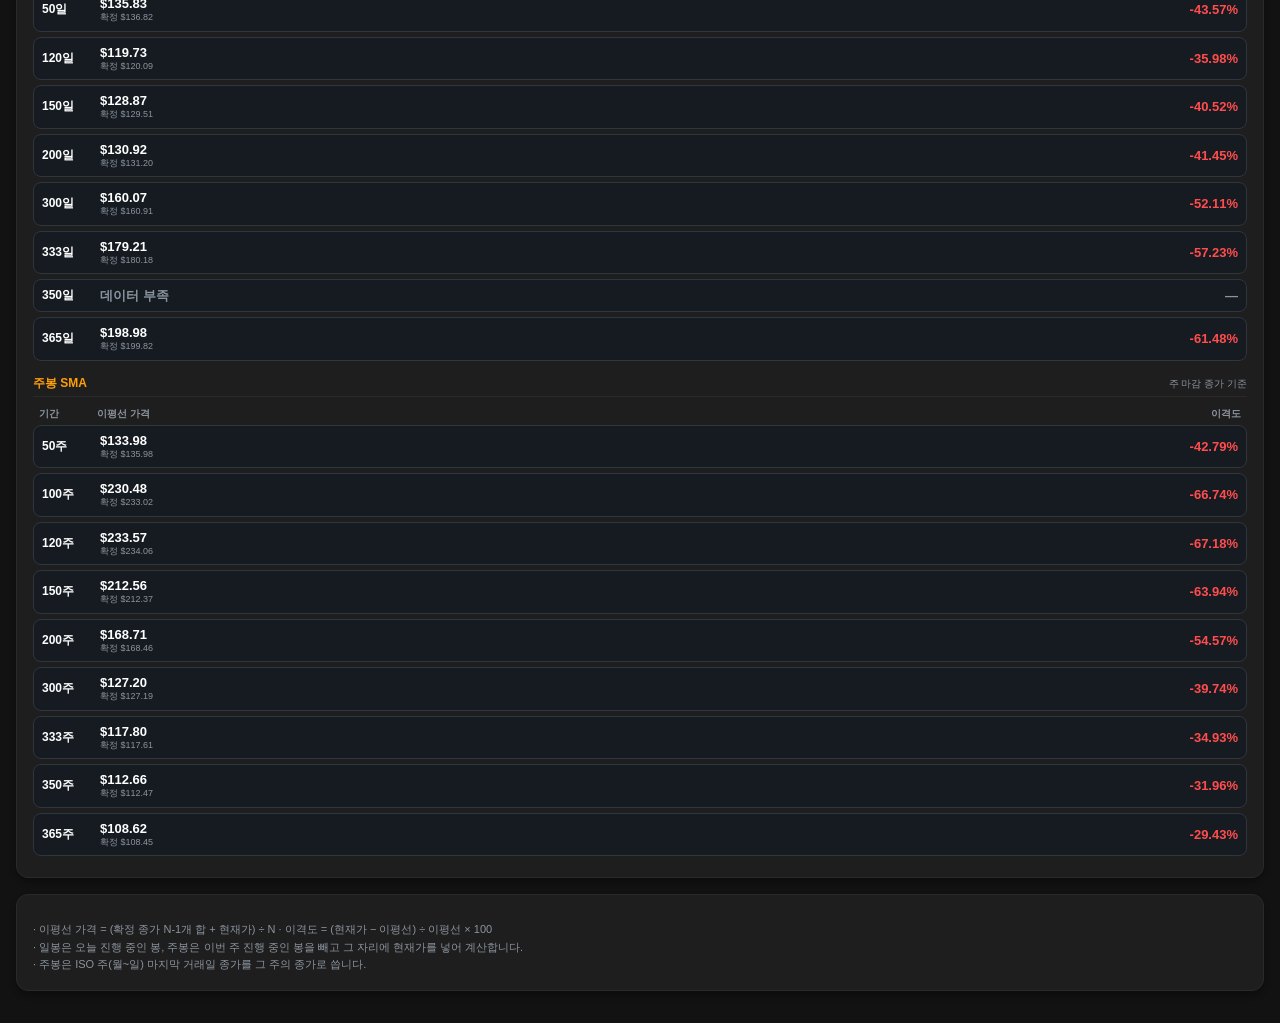
==== commit adaf9832: "Feat: BTC·MSTR 일봉 SMA에 350일 추가 (ma.html · ma-widget.js · update_ma.py)" ====
--- a/ma.html
+++ b/ma.html
@@ -122,7 +122,7 @@
         // ── 설정 ────────────────────────────────────────────────
         // 과거 마감 종가 합은 ma.json(워크플로가 매일 갱신), 현재가는 브라우저가 직접 받아온다.
         const PERIODS = {
-            daily: [20, 50, 120, 150, 200, 300, 333, 365],
+            daily: [20, 50, 120, 150, 200, 300, 333, 350, 365],
             weekly: [50, 100, 120, 150, 200, 300, 333, 350, 365]
         };
         const BTC_POLL_MS = 5000;       // BTC 실시간 시세 주기
